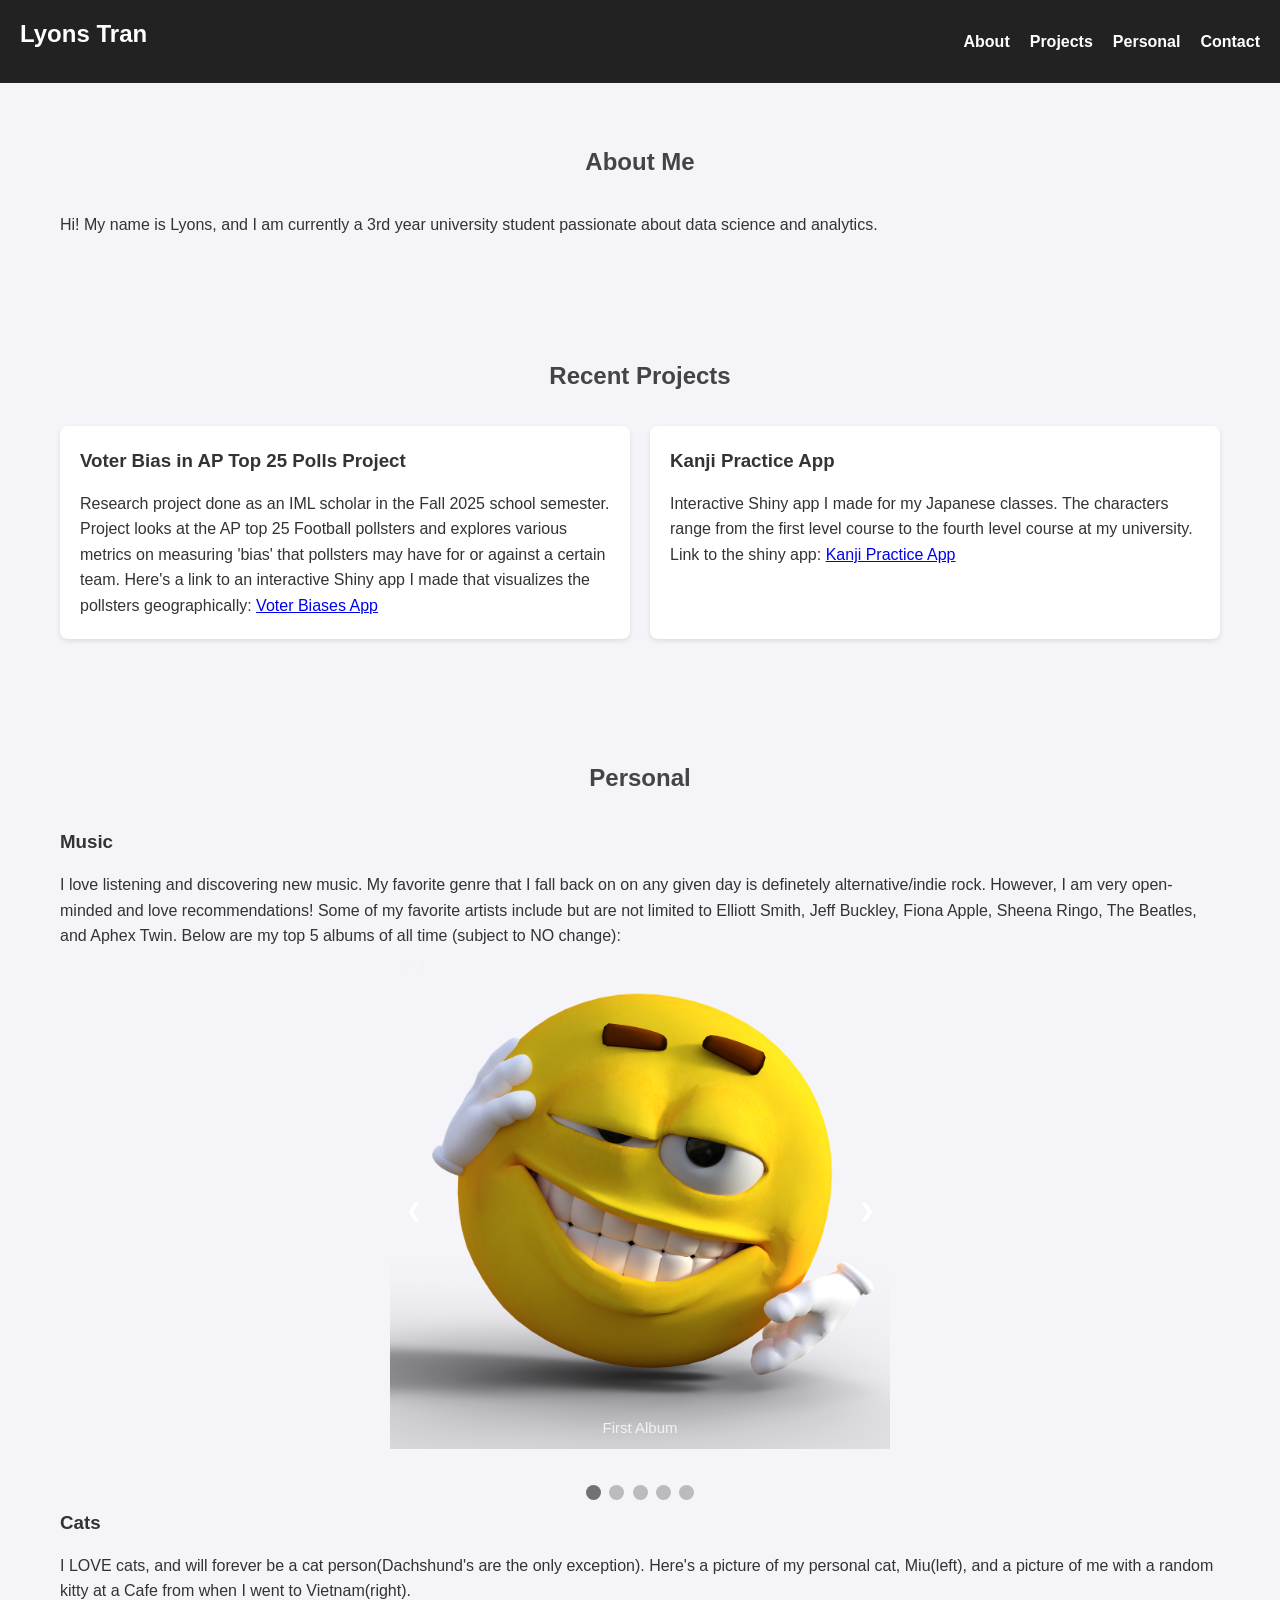
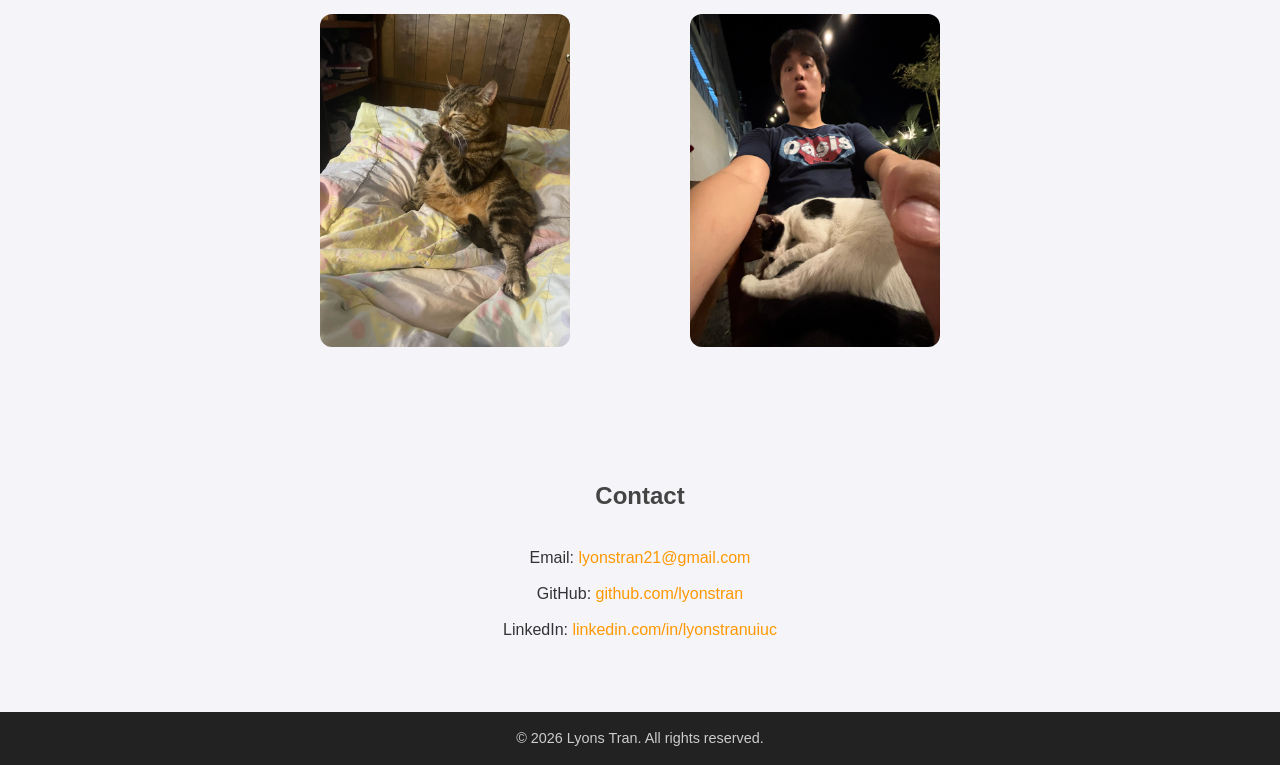
==== index.html @ 70316f0c "initial portfolio website" ====
<!DOCTYPE html>
<html lang="en">
<head>
  <meta charset="UTF-8">
  <meta name="viewport" content="width=device-width, initial-scale=1.0">
  <title>Lyons Tran | Portfolio</title>
  <link rel="stylesheet" href="style.css">
</head>
<body>
  <!-- Navigation -->
  <header>
    <nav>
      <h1 class="logo">Lyons Tran</h1>
      <ul class="nav-links">
        <li><a href="#about">About</a></li>
        <li><a href="#projects">Projects</a></li>
        <li><a href="#personals">Personal</a></li>
        <li><a href="#contact">Contact</a></li>
      </ul>
    </nav>
  </header>
  
  <!-- About -->
  <section id="about">
    <h2>About Me</h2>
    <p>
      Hi! My name is Lyons, and I am currently a 3rd year university student passionate about data science and analytics.
    </p>
  </section>

  <!-- Projects -->
  <section id="projects">
    <h2>Recent Projects</h2>
    <div class="project-grid">
      <div class="project">
        <h3>Voter Bias in AP Top 25 Polls Project</h3>
        <p>
          Research project done as an IML scholar in the Fall 2025 school semester. Project looks 
          at the AP top 25 Football pollsters and explores 
          various metrics on measuring 'bias' that pollsters may have for or against a certain team. 
          Here's a link to an interactive Shiny app I made that visualizes the pollsters geographically: 
          <a href="https://lt21.shinyapps.io/iml-voter-biases-shinyapp/">Voter Biases App</a>
        </p>
      </div>
      <div class="project">
        <h3>Kanji Practice App</h3>
        <p>
          Interactive Shiny app I made for my Japanese classes. The characters range from the first level course
          to the fourth level course at my university. 
          Link to the shiny app: <a href="https://lt21.shinyapps.io/japn_kanji_app/">Kanji Practice App</a>
        </p>
      </div>
    </div>
  </section>

  <!-- Personal -->
  <section id = "personals">
    <h2>Personal</h2>
    <div class="personal-grid">
      <div class= "personal">

        <h3>Music</h3>
        <p>
          I love listening and discovering new music. My favorite genre that I fall back on on 
          any given day is definetely alternative/indie rock. However, I am very open-minded and love recommendations!
          Some of my favorite artists include but are not limited to 
          Elliott Smith, Jeff Buckley, Fiona Apple, Sheena Ringo, The Beatles, and Aphex Twin. Below are my top 5 albums  
          of all time (subject to NO change):
        </p> 
        
        <div class = "slideshow-container">
          <!-- add a rotating/static set of images that users can sort through given the albums in the images folder-->
          <div class = "fading-slides">
            <div class = "numbertext">1 / 5</div>
            <img src="images/smiley.webp" style="width:100%">
            <div class = "text">First Album</div>
          </div>

          <div class = "fading-slides">
            <div class = "numbertext">2 / 5</div>
            <img src="images/smiley.webp" style="width:100%">
            <div class = "text">Second Album</div>
          </div>

          <div class = "fading-slides">
            <div class = "numbertext">3 / 5</div>
            <img src="images/smiley.webp" style="width:100%">
            <div class = "text">Third Album</div>
          </div>

          <div class = "fading-slides">
            <div class = "numbertext">4 / 5</div>
            <img src="images/smiley.webp" style="width:100%">
            <div class = "text">Fourth Album</div>
          </div>

          <div class = "fading-slides">
            <div class = "numbertext">5 / 5</div>
            <img src="images/smiley.webp" style="width:100%">
            <div class = "text">Fifth Album</div>
          </div>


          <a class="prev" onclick="plusSlides(-1)">&#10094;</a>
          <a class="next" onclick="plusSlides(1)">&#10095;</a>
        </div>
        <br>
        
        <div style="text-align:center">
          <span class="dot" onclick="currentSlide(1)"></span>
          <span class="dot" onclick="currentSlide(2)"></span>
          <span class="dot" onclick="currentSlide(3)"></span>
          <span class="dot" onclick="currentSlide(4)"></span>
          <span class="dot" onclick="currentSlide(5)"></span>
        </div>

        <h3>Cats</h3>
        <p>
          I LOVE cats, and will forever be a cat person(Dachshund's are the only exception). 
          Here's a picture of my personal cat, Miu(left), and a picture of me with a random kitty at a Cafe from
          when I went to Vietnam(right).
        </p>

        <div class="cat-images">
            <img src="images/miu_sitted.JPEG" alt="Picture of Miu" class="personal-img">
            <img src="images/vietnam_cat.JPEG" alt="Picture with a cat in Vietnam" class="personal-img">
        </div>

      </div>
    </div>
  </section>


  <!-- Contact/Socials -->
  <section id="contact">
    <h2>Contact</h2>
    <p>Email: <a href="mailto:lyonstran21@gmail.com">lyonstran21@gmail.com</a></p>
    <p>GitHub: <a href="https://github.com/lyonstran">github.com/lyonstran</a></p>
    <p>LinkedIn: <a href="https://www.linkedin.com/in/lyonstranuiuc/">linkedin.com/in/lyonstranuiuc</a></p>
  </section>

  <!-- Footer -->
  <footer>
    <p>© 2026 Lyons Tran. All rights reserved.</p>
  </footer>

<script src="script.js"></script>
</body>
</html>
---- style.css ----
/* Reset */
* {
  margin: 0;
  padding: 0;
  box-sizing: border-box;
}

/* Global */
body {
  font-family: Arial, sans-serif;
  line-height: 1.6;
  color: #333;
  background: #f4f4f9;
  margin: 0;
}

h1, h2, h3 {
  margin-bottom: 15px;
}

/* Navbar */
header {
  background: #222;
  color: #fff;
  padding: 15px 20px;
}

nav {
  display: flex;
  justify-content: space-between;
  align-items: center;
  flex-wrap: wrap;
}

.logo {
  font-size: 1.5rem;
  font-weight: bold;
}

.nav-links {
  list-style: none;
  display: flex;
}

.nav-links li {
  margin-left: 20px;
}

.nav-links a {
  color: #fff;
  text-decoration: none;
  font-weight: bold;
  transition: color 0.3s;
}

.nav-links a:hover {
  color: #ff9800;
}

/* Sections */
section {
  padding: 60px 20px;
  max-width: 1200px;
  margin: auto;
}

h2 {
  text-align: center;
  margin-bottom: 30px;
  color: #444;
}

/* Projects Grid */
.project-grid {
  display: grid;
  grid-template-columns: repeat(auto-fit, minmax(280px, 1fr));
  gap: 20px;
}

.project {
  background: white;
  padding: 20px;
  border-radius: 8px;
  box-shadow: 0 2px 5px rgba(0,0,0,0.1);
  transition: transform 0.2s;
}

.project:hover {
  transform: translateY(-5px);
}

/* Contact */
#contact p {
  text-align: center;
  margin-bottom: 10px;
}
#contact a {
  color: #ff9800;
  text-decoration: none;
}
#contact a:hover {
  text-decoration: underline;
}

/* Footer */
footer {
  background: #222;
  color: #ccc;
  text-align: center;
  padding: 15px 0;
  font-size: 0.9rem;
}

/* Responsive adjustments */
@media (max-width: 768px) {
  nav {
    flex-direction: column;
  }
  .nav-links {
    flex-direction: column;
    margin-top: 10px;
  }
  .nav-links li {
    margin: 10px 0;
  }
}

.personal-img {
  width: 250px;
  height: auto;
  border-radius: 12px;
  margin: 10px;
  
}

.cat-images {
  display: flex;
  gap: 100px;
  margin-left: 250px;
  flex-wrap: wrap;
}

* {box-sizing:border-box}

/* slideshow-container */

.slideshow-container {
  max-width: 500px;
  position: relative;
  margin: auto;
}

/* Hide the images by default */
.fading-slides {
  display: none;
}

/* Next & previous buttons */
.prev, .next {
  cursor: pointer;
  position: absolute;
  top: 50%;
  width: auto;
  margin-top: -22px;
  padding: 16px;
  color: white;
  font-weight: bold;
  font-size: 18px;
  transition: 0.6s ease;
  border-radius: 0 3px 3px 0;
  user-select: none;
}

/* Position the "next button" to the right */
.next {
  right: 0;
  border-radius: 3px 0 0 3px;
}

/* On hover, add a black background color with a little bit see-through */
.prev:hover, .next:hover {
  background-color: rgba(0,0,0,0.8);
}

/* Caption text */
.text {
  color: #f2f2f2;
  font-size: 15px;
  padding: 8px 12px;
  position: absolute;
  bottom: 8px;
  width: 100%;
  text-align: center;
}

/* Number text (1/3 etc) */
.numbertext {
  color: #f2f2f2;
  font-size: 12px;
  padding: 8px 12px;
  position: absolute;
  top: 0;
}

/* The dots/bullets/indicators */
.dot {
  cursor: pointer;
  height: 15px;
  width: 15px;
  margin: 0 2px;
  background-color: #bbb;
  border-radius: 50%;
  display: inline-block;
  transition: background-color 0.6s ease;
}

.active, .dot:hover {
  background-color: #717171;
}

/* Fading animation */
.fade {
  animation-name: fade;
  animation-duration: 1.5s;
}

@keyframes fade {
  from {opacity: .4}
  to {opacity: 1}
}
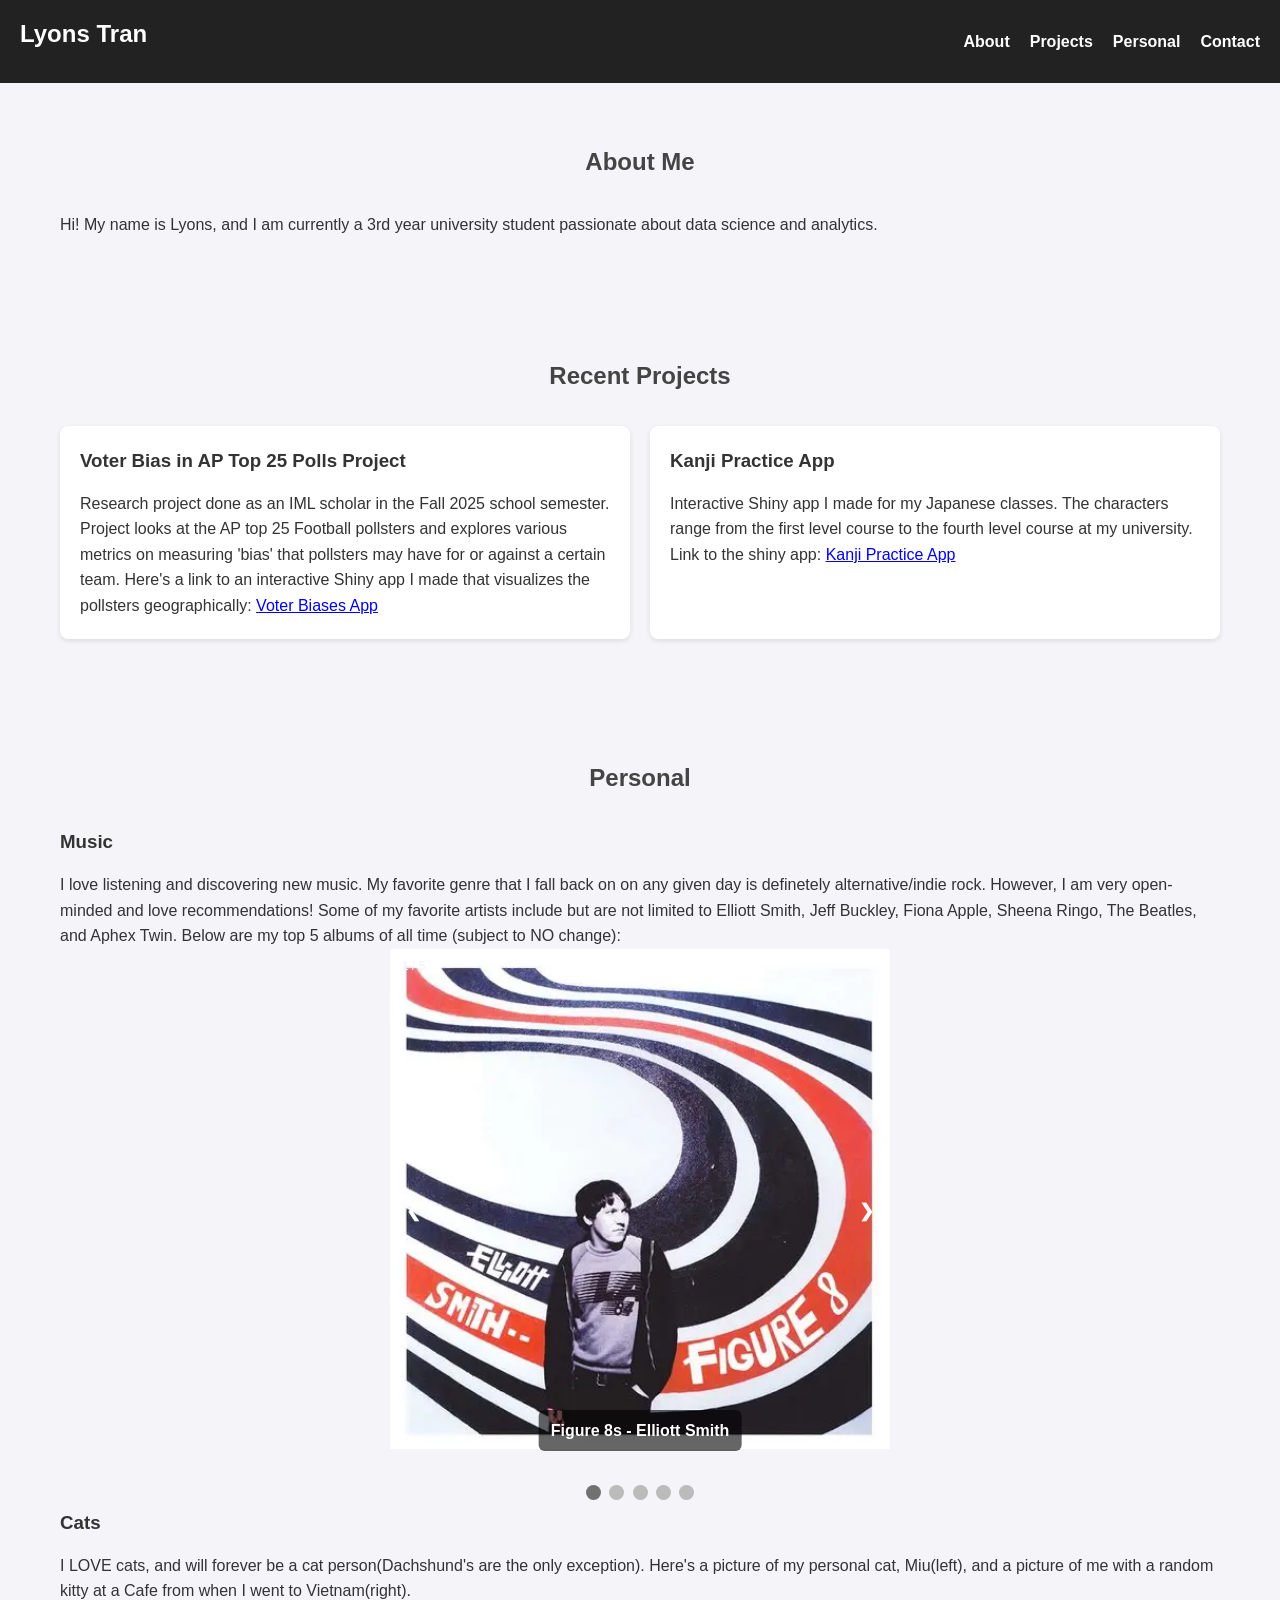
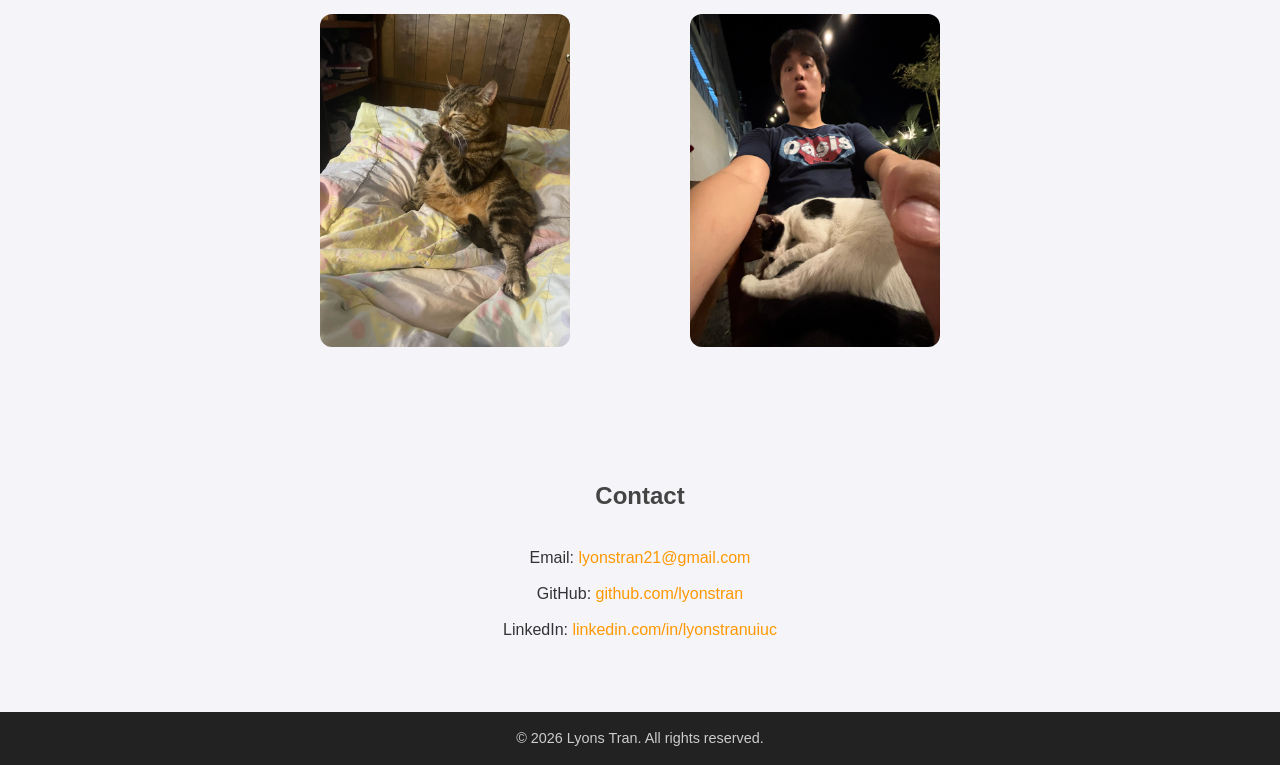
==== commit 17639dda: "changed placeholder album cover to actual covers" ====
--- a/index.html
+++ b/index.html
@@ -72,32 +72,32 @@
           <!-- add a rotating/static set of images that users can sort through given the albums in the images folder-->
           <div class = "fading-slides">
             <div class = "numbertext">1 / 5</div>
-            <img src="images/smiley.webp" style="width:100%">
-            <div class = "text">First Album</div>
+            <img src="images/figure8s.webp" style="width:100%">
+            <div class = "text">Figure 8s - Elliott Smith</div>
           </div>
 
           <div class = "fading-slides">
             <div class = "numbertext">2 / 5</div>
-            <img src="images/smiley.webp" style="width:100%">
-            <div class = "text">Second Album</div>
+            <img src="images/grace.jpg" style="width:100%">
+            <div class = "text">Grace - Jeff Buckley</div>
           </div>
 
           <div class = "fading-slides">
             <div class = "numbertext">3 / 5</div>
-            <img src="images/smiley.webp" style="width:100%">
-            <div class = "text">Third Album</div>
+            <img src="images/loveless.png" style="width:100%">
+            <div class = "text">Loveless - My Bloody Valentine</div>
           </div>
 
           <div class = "fading-slides">
             <div class = "numbertext">4 / 5</div>
-            <img src="images/smiley.webp" style="width:100%">
-            <div class = "text">Fourth Album</div>
+            <img src="images/wywh.webp" style="width:100%">
+            <div class = "text">Wish You Were Here - Pink Floyd</div>
           </div>
 
           <div class = "fading-slides">
             <div class = "numbertext">5 / 5</div>
-            <img src="images/smiley.webp" style="width:100%">
-            <div class = "text">Fifth Album</div>
+            <img src="images/wlr.jpg" style="width:100%">
+            <div class = "text">Whole Lotta Red - Playboi Carti</div>
           </div>
 
 
--- a/style.css
+++ b/style.css
@@ -184,13 +184,16 @@
 
 /* Caption text */
 .text {
-  color: #f2f2f2;
-  font-size: 15px;
+  color: white;                 /* caption color */
+  font-size: 1rem;
+  font-weight: 600;
   padding: 8px 12px;
   position: absolute;
-  bottom: 8px;
-  width: 100%;
-  text-align: center;
+  bottom: 5px;
+  left: 50%;
+  transform: translateX(-50%);
+  background: rgba(0, 0, 0, 0.6); /* dark translucent background */
+  border-radius: 6px;
 }
 
 /* Number text (1/3 etc) */
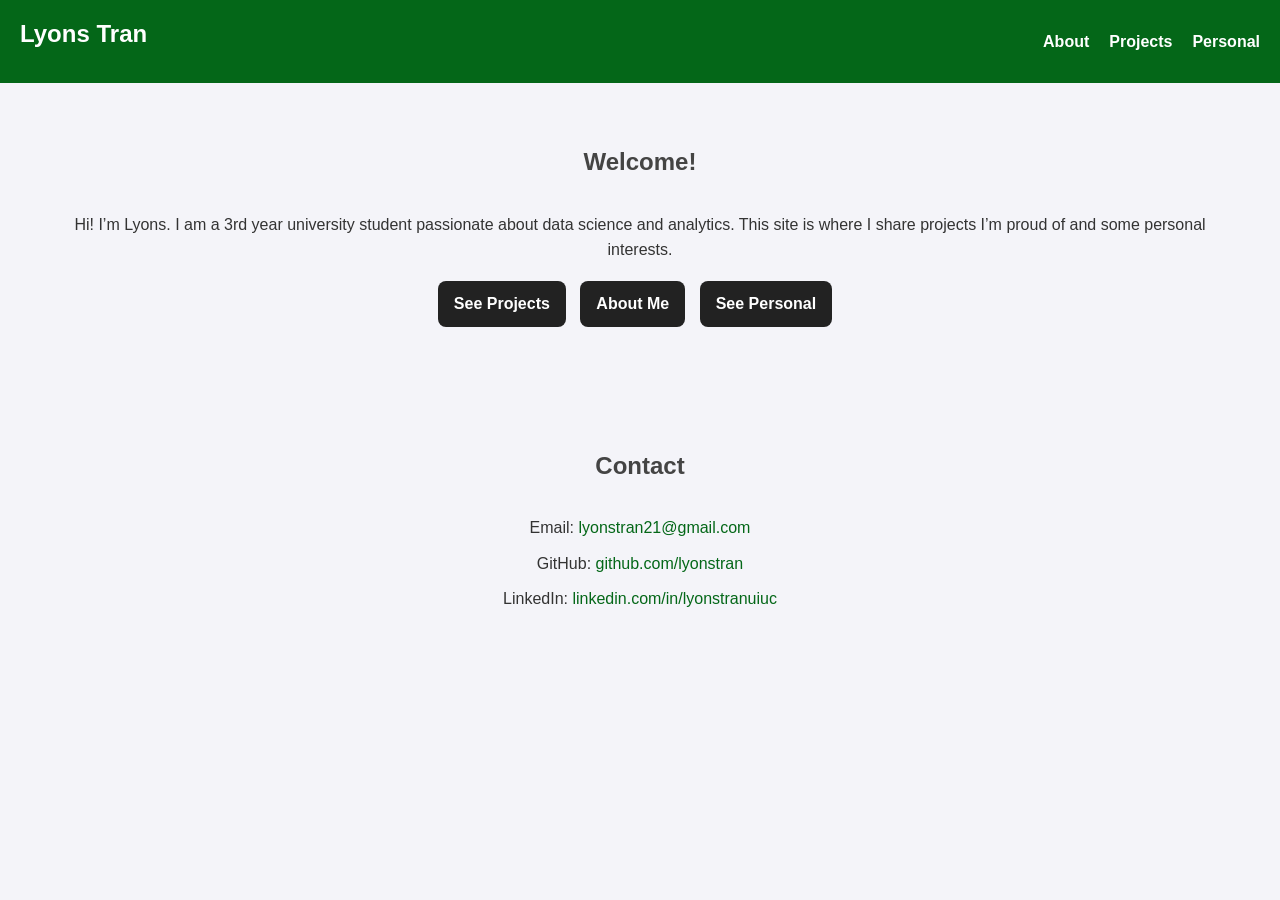
==== commit 0a8447a2: "Changed colors of headers, various formatting adjustments, adding more to personal page, and beefing" ====
--- a/index.html
+++ b/index.html
@@ -3,147 +3,43 @@
 <head>
   <meta charset="UTF-8">
   <meta name="viewport" content="width=device-width, initial-scale=1.0">
-  <title>Lyons Tran | Portfolio</title>
+  <title>Lyons Tran | Home</title>
   <link rel="stylesheet" href="style.css">
 </head>
 <body>
-  <!-- Navigation -->
+
   <header>
     <nav>
-      <h1 class="logo">Lyons Tran</h1>
+      <h1 class="logo"><a href="index.html">Lyons Tran</a></h1>
       <ul class="nav-links">
-        <li><a href="#about">About</a></li>
-        <li><a href="#projects">Projects</a></li>
-        <li><a href="#personals">Personal</a></li>
-        <li><a href="#contact">Contact</a></li>
+        <li><a href="about.html">About</a></li>
+        <li><a href="projects.html">Projects</a></li>
+        <li><a href="personal.html">Personal</a></li>
       </ul>
     </nav>
   </header>
-  
-  <!-- About -->
-  <section id="about">
-    <h2>About Me</h2>
-    <p>
-      Hi! My name is Lyons, and I am currently a 3rd year university student passionate about data science and analytics.
-    </p>
-  </section>
 
-  <!-- Projects -->
-  <section id="projects">
-    <h2>Recent Projects</h2>
-    <div class="project-grid">
-      <div class="project">
-        <h3>Voter Bias in AP Top 25 Polls Project</h3>
-        <p>
-          Research project done as an IML scholar in the Fall 2025 school semester. Project looks 
-          at the AP top 25 Football pollsters and explores 
-          various metrics on measuring 'bias' that pollsters may have for or against a certain team. 
-          Here's a link to an interactive Shiny app I made that visualizes the pollsters geographically: 
-          <a href="https://lt21.shinyapps.io/iml-voter-biases-shinyapp/">Voter Biases App</a>
-        </p>
+  <main>
+    <section class="home-hero">
+      <h2>Welcome!</h2>
+      <p>
+        Hi! I’m Lyons. I am a 3rd year university student passionate about data science and analytics.
+        This site is where I share projects I’m proud of and some personal interests.
+      </p>
+
+      <div class="home-buttons">
+        <a class="btn" href="projects.html">See Projects</a>
+        <a class="btn" href="about.html">About Me</a>
+        <a class="btn" href="personal.html">See Personal</a>
       </div>
-      <div class="project">
-        <h3>Kanji Practice App</h3>
-        <p>
-          Interactive Shiny app I made for my Japanese classes. The characters range from the first level course
-          to the fourth level course at my university. 
-          Link to the shiny app: <a href="https://lt21.shinyapps.io/japn_kanji_app/">Kanji Practice App</a>
-        </p>
-      </div>
-    </div>
-  </section>
+    </section>
 
-  <!-- Personal -->
-  <section id = "personals">
-    <h2>Personal</h2>
-    <div class="personal-grid">
-      <div class= "personal">
-
-        <h3>Music</h3>
-        <p>
-          I love listening and discovering new music. My favorite genre that I fall back on on 
-          any given day is definetely alternative/indie rock. However, I am very open-minded and love recommendations!
-          Some of my favorite artists include but are not limited to 
-          Elliott Smith, Jeff Buckley, Fiona Apple, Sheena Ringo, The Beatles, and Aphex Twin. Below are my top 5 albums  
-          of all time (subject to NO change):
-        </p> 
-        
-        <div class = "slideshow-container">
-          <!-- add a rotating/static set of images that users can sort through given the albums in the images folder-->
-          <div class = "fading-slides">
-            <div class = "numbertext">1 / 5</div>
-            <img src="images/figure8s.webp" style="width:100%">
-            <div class = "text">Figure 8s - Elliott Smith</div>
-          </div>
-
-          <div class = "fading-slides">
-            <div class = "numbertext">2 / 5</div>
-            <img src="images/grace.jpg" style="width:100%">
-            <div class = "text">Grace - Jeff Buckley</div>
-          </div>
-
-          <div class = "fading-slides">
-            <div class = "numbertext">3 / 5</div>
-            <img src="images/loveless.png" style="width:100%">
-            <div class = "text">Loveless - My Bloody Valentine</div>
-          </div>
-
-          <div class = "fading-slides">
-            <div class = "numbertext">4 / 5</div>
-            <img src="images/wywh.webp" style="width:100%">
-            <div class = "text">Wish You Were Here - Pink Floyd</div>
-          </div>
-
-          <div class = "fading-slides">
-            <div class = "numbertext">5 / 5</div>
-            <img src="images/wlr.jpg" style="width:100%">
-            <div class = "text">Whole Lotta Red - Playboi Carti</div>
-          </div>
-
-
-          <a class="prev" onclick="plusSlides(-1)">&#10094;</a>
-          <a class="next" onclick="plusSlides(1)">&#10095;</a>
-        </div>
-        <br>
-        
-        <div style="text-align:center">
-          <span class="dot" onclick="currentSlide(1)"></span>
-          <span class="dot" onclick="currentSlide(2)"></span>
-          <span class="dot" onclick="currentSlide(3)"></span>
-          <span class="dot" onclick="currentSlide(4)"></span>
-          <span class="dot" onclick="currentSlide(5)"></span>
-        </div>
-
-        <h3>Cats</h3>
-        <p>
-          I LOVE cats, and will forever be a cat person(Dachshund's are the only exception). 
-          Here's a picture of my personal cat, Miu(left), and a picture of me with a random kitty at a Cafe from
-          when I went to Vietnam(right).
-        </p>
-
-        <div class="cat-images">
-            <img src="images/miu_sitted.JPEG" alt="Picture of Miu" class="personal-img">
-            <img src="images/vietnam_cat.JPEG" alt="Picture with a cat in Vietnam" class="personal-img">
-        </div>
-
-      </div>
-    </div>
-  </section>
-
-
-  <!-- Contact/Socials -->
-  <section id="contact">
-    <h2>Contact</h2>
-    <p>Email: <a href="mailto:lyonstran21@gmail.com">lyonstran21@gmail.com</a></p>
-    <p>GitHub: <a href="https://github.com/lyonstran">github.com/lyonstran</a></p>
-    <p>LinkedIn: <a href="https://www.linkedin.com/in/lyonstranuiuc/">linkedin.com/in/lyonstranuiuc</a></p>
-  </section>
-
-  <!-- Footer -->
-  <footer>
-    <p>© 2026 Lyons Tran. All rights reserved.</p>
-  </footer>
-
-<script src="script.js"></script>
+    <section id="contact">
+      <h2>Contact</h2>
+      <p>Email: <a href="mailto:lyonstran21@gmail.com">lyonstran21@gmail.com</a></p>
+      <p>GitHub: <a href="https://github.com/lyonstran">github.com/lyonstran</a></p>
+      <p>LinkedIn: <a href="https://www.linkedin.com/in/lyonstranuiuc/">linkedin.com/in/lyonstranuiuc</a></p>
+    </section>
+  </main>
 </body>
-</html>
+</html>
--- a/style.css
+++ b/style.css
@@ -20,7 +20,7 @@
 
 /* Navbar */
 header {
-  background: #222;
+  background: #046718;
   color: #fff;
   padding: 15px 20px;
 }
@@ -54,7 +54,7 @@
 }
 
 .nav-links a:hover {
-  color: #ff9800;
+  color: #0f0e0e;
 }
 
 /* Sections */
@@ -95,7 +95,7 @@
   margin-bottom: 10px;
 }
 #contact a {
-  color: #ff9800;
+  color: #046718;
   text-decoration: none;
 }
 #contact a:hover {
@@ -142,6 +142,8 @@
 
 * {box-sizing:border-box}
 
+
+/* https://www.w3schools.com/howto/howto_js_slideshow.asp <- link to slideshow tutorial */
 /* slideshow-container */
 
 .slideshow-container {
@@ -184,7 +186,7 @@
 
 /* Caption text */
 .text {
-  color: white;                 /* caption color */
+  color: white;              
   font-size: 1rem;
   font-weight: 600;
   padding: 8px 12px;
@@ -230,4 +232,39 @@
 @keyframes fade {
   from {opacity: .4}
   to {opacity: 1}
+}
+
+/* Make logo link look like the original text */
+.logo a {
+  color: #fff;
+  text-decoration: none;
+}
+
+/* Optional: highlight current page link */
+.active-link {
+  color: #ff9800 !important;
+}
+
+/* Simple button styling for home page */
+.btn {
+  display: inline-block;
+  padding: 10px 16px;
+  border-radius: 8px;
+  background: #222;
+  color: #fff;
+  text-decoration: none;
+  font-weight: bold;
+  margin-right: 10px;
+}
+
+.btn:hover {
+  background: #333;
+}
+
+.home-hero {
+  text-align: center;
+}
+
+.home-buttons {
+  margin-top: 18px;
 }
